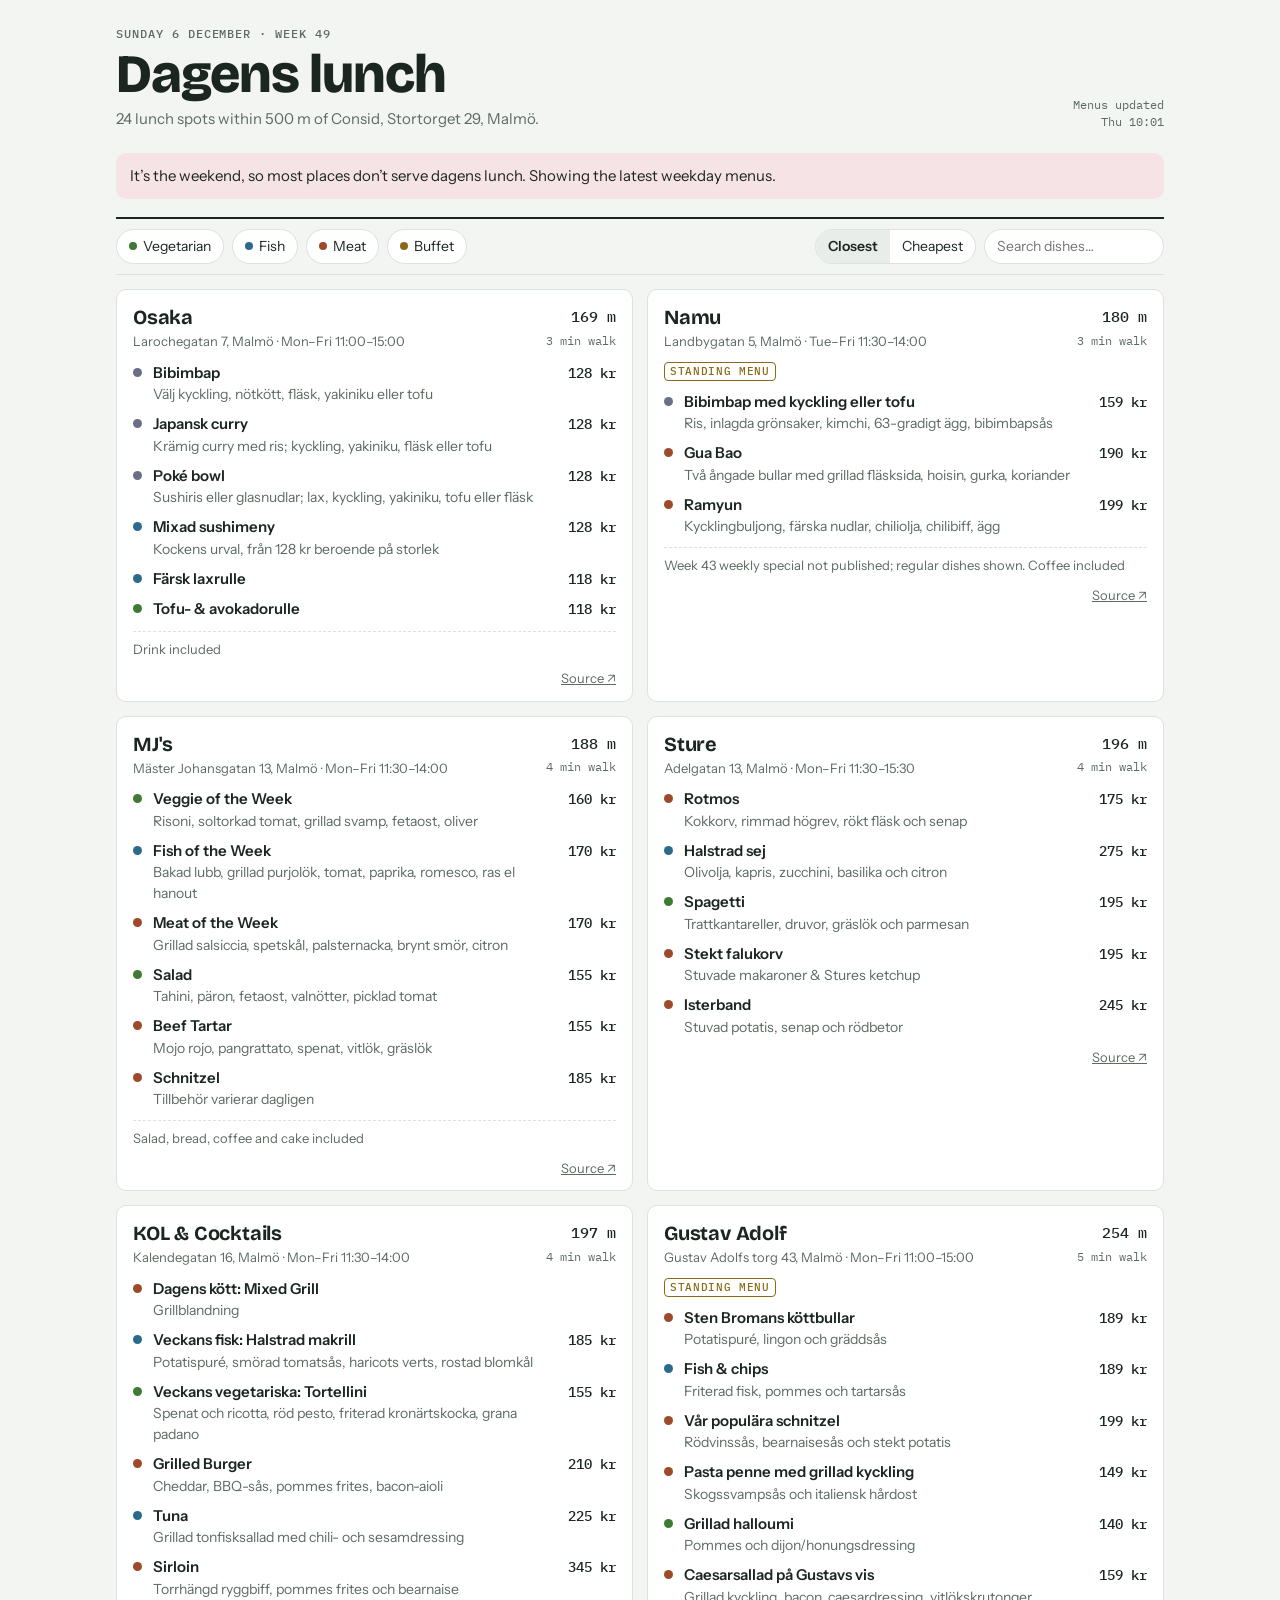
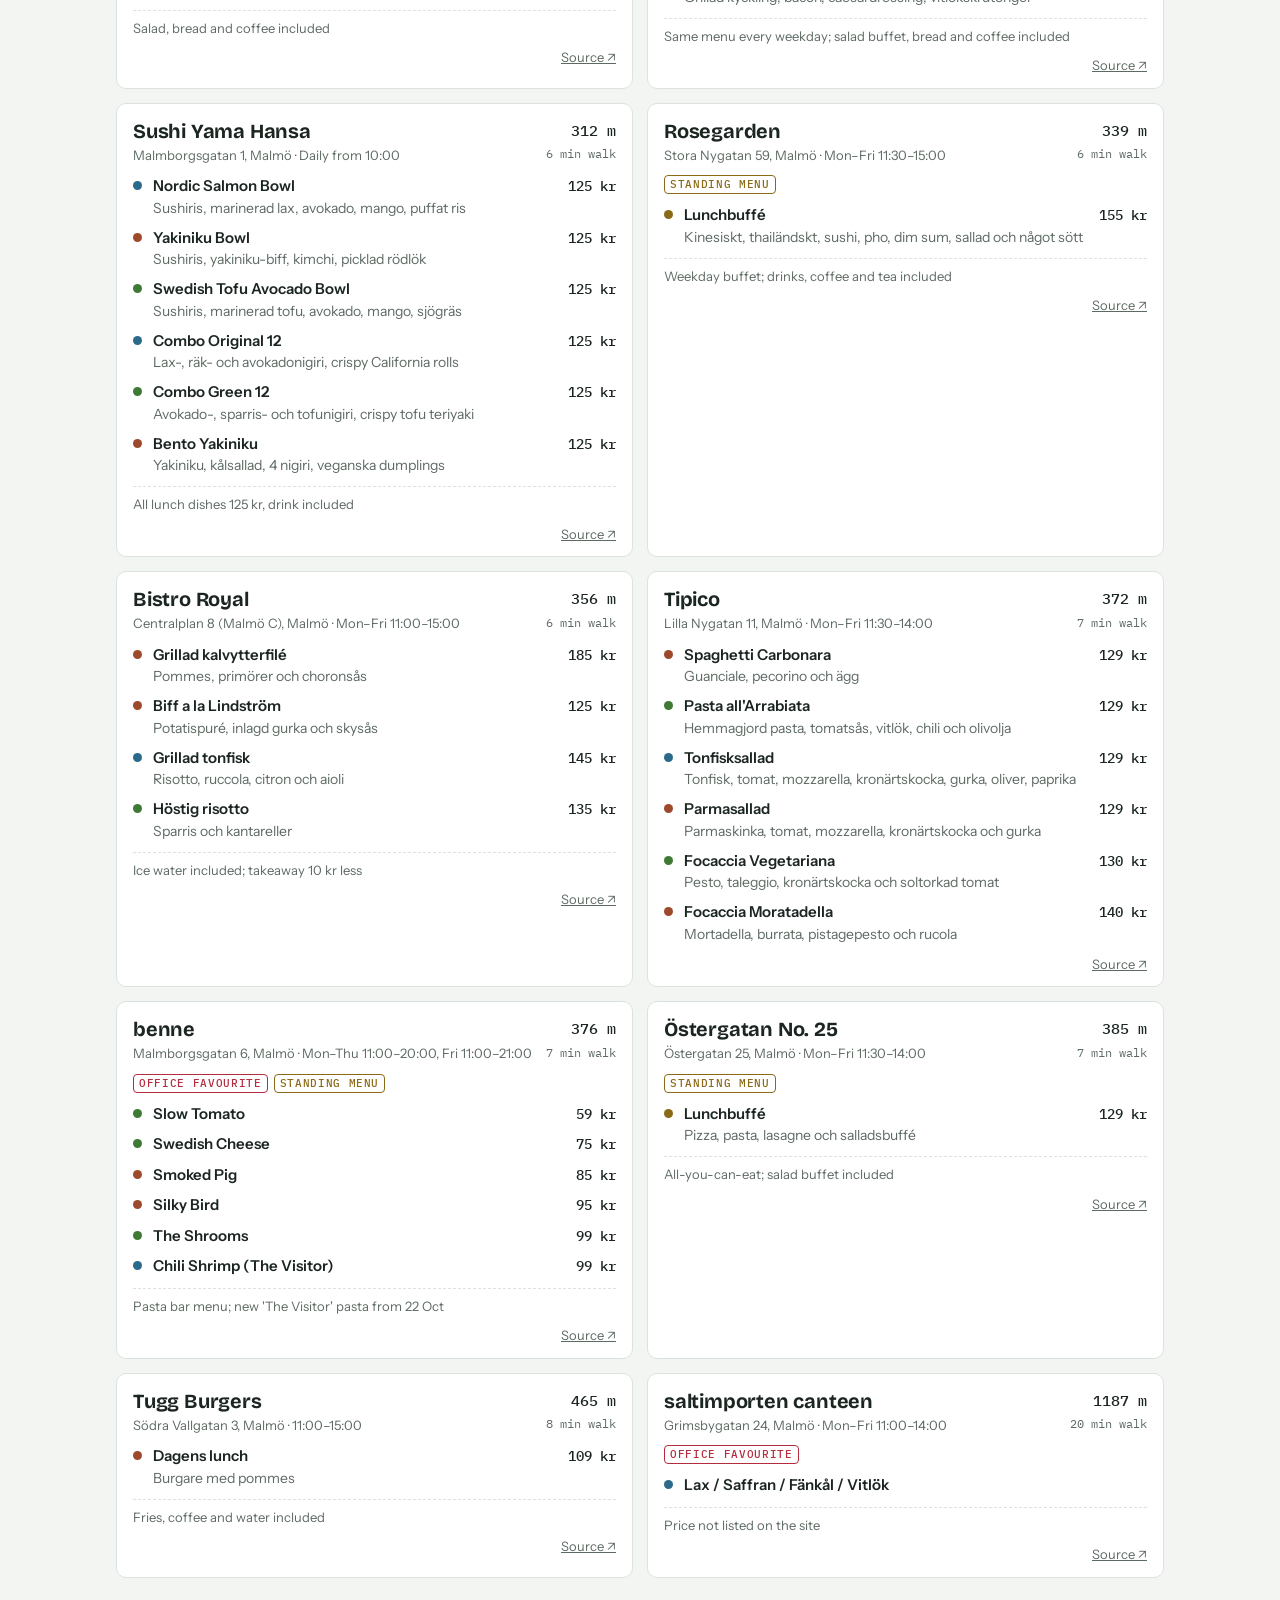
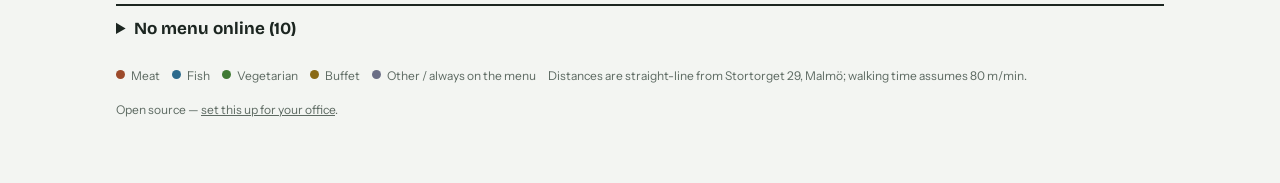
==== docs/index.html @ 73e54a6e "Port the existing lunch page to a static GitHub Pages site - docs/: the prototype's frontend, now re" ====
<!doctype html>
<html lang="en">
<head>
<meta charset="utf-8">
<meta name="viewport" content="width=device-width,initial-scale=1">
<title>Dagens lunch</title>
<meta name="description" content="Today's lunch menus near the office, updated every weekday morning.">
<link rel="preconnect" href="https://fonts.googleapis.com">
<link rel="preconnect" href="https://fonts.gstatic.com" crossorigin>
<link rel="stylesheet" href="https://fonts.googleapis.com/css2?family=Bricolage+Grotesque:opsz,wght@12..96,500;12..96,700;12..96,800&family=Instrument+Sans:wght@400;500;600&family=IBM+Plex+Mono:wght@400;500&display=swap">
<link rel="stylesheet" href="style.css">
</head>
<body>
<div class="wrap">
  <header class="top">
    <div>
      <div class="eyebrow" id="dateline">Today</div>
      <h1>Dagens lunch</h1>
      <p class="sub" id="subline">Lunch spots near the office.</p>
    </div>
    <div class="stamp" id="stamp"></div>
  </header>

  <div class="notice" id="notice" hidden></div>

  <div class="controls" role="toolbar" aria-label="Filter menus">
    <button class="chip" data-kind="veg" aria-pressed="false"><span class="dot k-veg"></span>Vegetarian</button>
    <button class="chip" data-kind="fish" aria-pressed="false"><span class="dot k-fish"></span>Fish</button>
    <button class="chip" data-kind="meat" aria-pressed="false"><span class="dot k-meat"></span>Meat</button>
    <button class="chip" data-kind="buffet" aria-pressed="false"><span class="dot k-buffet"></span>Buffet</button>
    <span class="spacer"></span>
    <div class="seg" role="group" aria-label="Sort">
      <button data-sort="dist" aria-pressed="true">Closest</button>
      <button data-sort="price" aria-pressed="false">Cheapest</button>
    </div>
    <input type="search" id="q" placeholder="Search dishes…" aria-label="Search dishes">
  </div>

  <main id="list"><div class="empty">Loading today’s menus…</div></main>

  <details class="nomenu" id="nomenuBox" hidden>
    <summary id="nomenuSum">No menu online</summary>
    <p class="muted" style="margin:8px 0 0">These serve lunch nearby but don’t publish a daily menu anywhere we can read.</p>
    <div class="nlist" id="nlist"></div>
  </details>

  <div class="legend">
    <span><i class="dot k-meat"></i>Meat</span><span><i class="dot k-fish"></i>Fish</span><span><i class="dot k-veg"></i>Vegetarian</span><span><i class="dot k-buffet"></i>Buffet</span><span><i class="dot"></i>Other / always on the menu</span>
    <span id="distnote"></span>
  </div>
  <footer>Open source — <a href="https://github.com/LelleWipp/dagens-lunch">set this up for your office</a>.</footer>
</div>
<script src="app.js"></script>
</body>
</html>
---- docs/style.css ----
/* Layout: one column of menu cards sorted by distance from the office, filters sticky on top. */
:root{
  --bg:#F3F5F2; --surface:#FFFFFF; --ink:#1C2621; --muted:#5D6A62; --line:#DCE2DD; --soft:#E9EDE9;
  --accent:#B42D3F; --accent-ink:#FFFFFF; --accent-soft:#F6E3E6;
  --meat:#9C4A2B; --fish:#2C6A8C; --veg:#3F7A34; --buffet:#8A6A16; --other:#6B6F86;
  --font-display:"Bricolage Grotesque", "Helvetica Neue", Arial, sans-serif;
  --font-body:"Instrument Sans", system-ui, -apple-system, "Segoe UI", sans-serif;
  --font-mono:"IBM Plex Mono", ui-monospace, Menlo, Consolas, monospace;
  --r:10px;
  color-scheme:light;
}
@media (prefers-color-scheme: dark){:root:not([data-theme="light"]){
  --bg:#111613; --surface:#18201B; --ink:#E6ECE8; --muted:#9AA8A0; --line:#2A342E; --soft:#212A24;
  --accent:#E0576B; --accent-ink:#1A0A0D; --accent-soft:#3A1D23;
  --meat:#E08B66; --fish:#6FB2D6; --veg:#86C273; --buffet:#D9B656; --other:#A9ADC6; color-scheme:dark}}
:root[data-theme="dark"]{
  --bg:#111613; --surface:#18201B; --ink:#E6ECE8; --muted:#9AA8A0; --line:#2A342E; --soft:#212A24;
  --accent:#E0576B; --accent-ink:#1A0A0D; --accent-soft:#3A1D23;
  --meat:#E08B66; --fish:#6FB2D6; --veg:#86C273; --buffet:#D9B656; --other:#A9ADC6; color-scheme:dark}

*{box-sizing:border-box}
body{margin:0;background:var(--bg);color:var(--ink);font:15px/1.5 var(--font-body)}
.wrap{max-width:1080px;margin:0 auto;padding-inline:16px;padding-block:28px 64px}
a{color:inherit}
button{font:inherit;color:inherit}
:focus-visible{outline:2px solid var(--accent);outline-offset:2px}
[hidden]{display:none!important}

header.top{display:flex;flex-wrap:wrap;align-items:flex-end;justify-content:space-between;gap:12px 24px;margin-bottom:22px}
.eyebrow{font:500 12px/1 var(--font-mono);letter-spacing:.08em;text-transform:uppercase;color:var(--muted)}
h1{font:800 clamp(34px,6vw,54px)/1 var(--font-display);letter-spacing:-.02em;margin:8px 0 6px;text-wrap:balance}
.sub{color:var(--muted);margin:0;max-width:60ch}
.stamp{font:400 12px/1.4 var(--font-mono);color:var(--muted);text-align:right}

.notice{display:flex;gap:10px;align-items:flex-start;background:var(--accent-soft);color:var(--ink);border-radius:var(--r);padding:12px 14px;margin-bottom:18px}
.notice b{font-weight:600}
.muted{color:var(--muted)}

/* controls */
.controls{position:sticky;top:0;z-index:5;background:var(--bg);padding-block:10px;margin-bottom:8px;display:flex;flex-wrap:wrap;gap:8px;align-items:center;border-top:2px solid var(--ink);border-bottom:1px solid var(--line)}
.chip{border:1px solid var(--line);background:var(--surface);border-radius:999px;padding:6px 12px;cursor:pointer;display:inline-flex;gap:6px;align-items:center;font-size:14px}
.chip[aria-pressed="true"]{background:var(--ink);color:var(--bg);border-color:var(--ink)}
.chip .dot{width:8px;height:8px}
.spacer{flex:1}
.controls input[type=search]{border:1px solid var(--line);background:var(--surface);color:var(--ink);border-radius:999px;padding:6px 12px;font:inherit;font-size:14px;min-width:0;width:180px}
.seg{display:inline-flex;border:1px solid var(--line);border-radius:999px;overflow:hidden;background:var(--surface)}
.seg button{border:0;background:none;padding:6px 12px;cursor:pointer;font-size:14px}
.seg button[aria-pressed="true"]{background:var(--soft);font-weight:600}

/* cards */
.grid{display:grid;grid-template-columns:repeat(auto-fill,minmax(min(100%,460px),1fr));gap:14px;margin-top:14px}
.card{background:var(--surface);border:1px solid var(--line);border-radius:var(--r);padding:16px 16px 12px;display:flex;flex-direction:column;gap:10px;min-width:0}
.chead{display:flex;justify-content:space-between;gap:12px;align-items:flex-start}
.chead h3{font:700 20px/1.15 var(--font-display);margin:0;letter-spacing:-.01em}
.meta{font-size:13px;color:var(--muted);margin-top:3px}
.dist{text-align:right;flex:none;font-family:var(--font-mono);font-variant-numeric:tabular-nums}
.dist b{display:block;font-weight:500;font-size:15px}
.dist span{font-size:12px;color:var(--muted)}
ul.dishes{list-style:none;margin:0;padding:0;display:grid;gap:8px}
ul.dishes li{display:grid;grid-template-columns:10px 1fr auto;gap:10px;align-items:baseline}
.dot{width:9px;height:9px;border-radius:50%;display:inline-block;background:var(--other);transform:translateY(-1px)}
.k-meat{background:var(--meat)}.k-fish{background:var(--fish)}.k-veg{background:var(--veg)}.k-buffet{background:var(--buffet)}
.dname{font-weight:600}
.ddesc{color:var(--muted);font-size:14px}
.price{font:500 14px var(--font-mono);font-variant-numeric:tabular-nums;white-space:nowrap}
.tags{display:flex;gap:6px;flex-wrap:wrap}
.tag{font:500 11px/1 var(--font-mono);letter-spacing:.06em;text-transform:uppercase;color:var(--muted);border:1px solid var(--line);border-radius:4px;padding:3px 5px;align-self:flex-start}
.tag.warn{color:var(--buffet);border-color:currentColor}
.tag.fav{color:var(--accent);border-color:currentColor}
.incl{font-size:13px;color:var(--muted);border-top:1px dashed var(--line);padding-top:8px}
.cfoot{display:flex;justify-content:flex-end}
.src{font-size:13px;color:var(--muted)}

details.nomenu{margin-top:26px;border-top:2px solid var(--ink);padding-top:12px}
details.nomenu summary{cursor:pointer;font:700 17px var(--font-display)}
.nlist{display:grid;grid-template-columns:repeat(auto-fill,minmax(min(100%,300px),1fr));gap:10px;margin-top:12px}
.nitem{background:var(--surface);border:1px solid var(--line);border-radius:var(--r);padding:12px 14px;display:grid;gap:4px}
.nitem .row{display:flex;justify-content:space-between;gap:8px}
.nitem b{font-weight:600}

.empty{padding:40px 0;color:var(--muted);text-align:center}
.legend{display:flex;flex-wrap:wrap;gap:12px;font-size:12px;color:var(--muted);margin-top:28px}
.legend span{display:inline-flex;gap:6px;align-items:center}
footer{margin-top:16px;font-size:12px;color:var(--muted)}

@media (max-width:560px){.controls input[type=search]{width:100%;order:9}.spacer{display:none}.stamp{text-align:left}}
@media (prefers-reduced-motion:reduce){*{transition:none!important}}
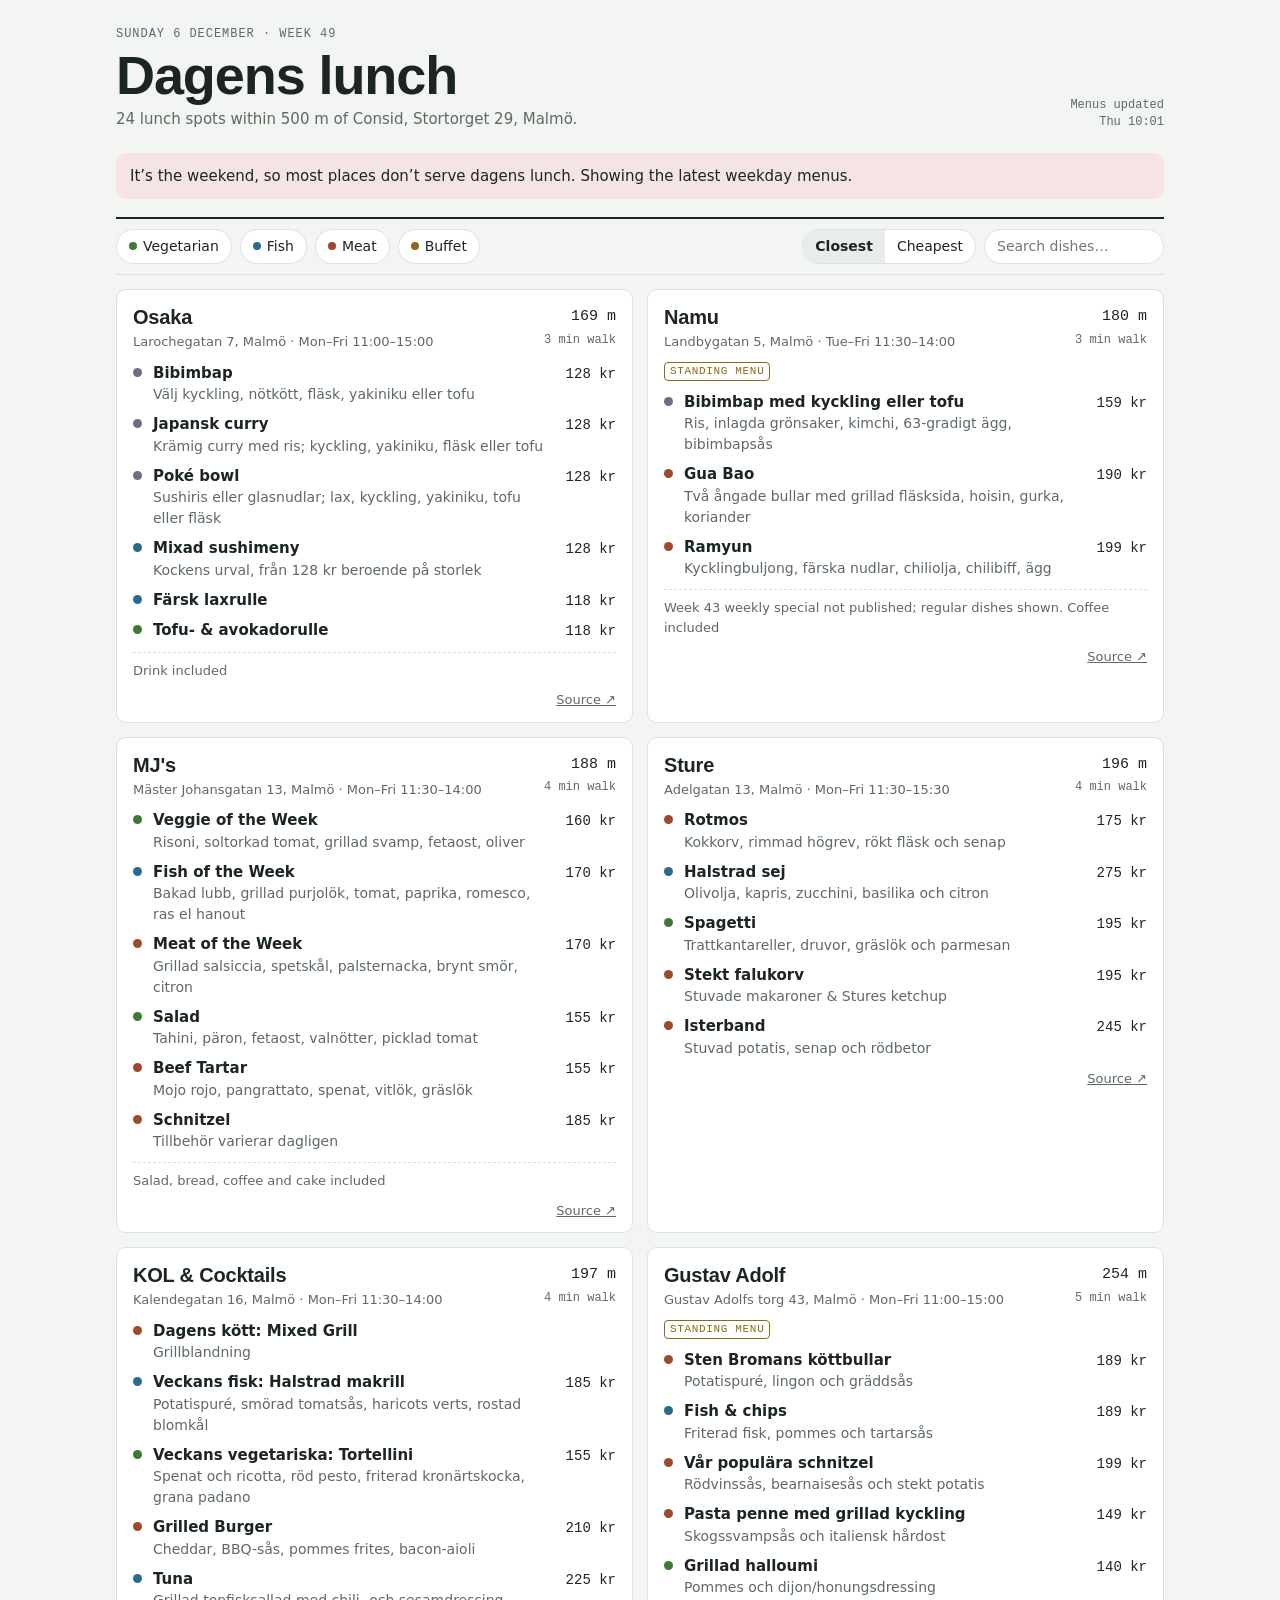
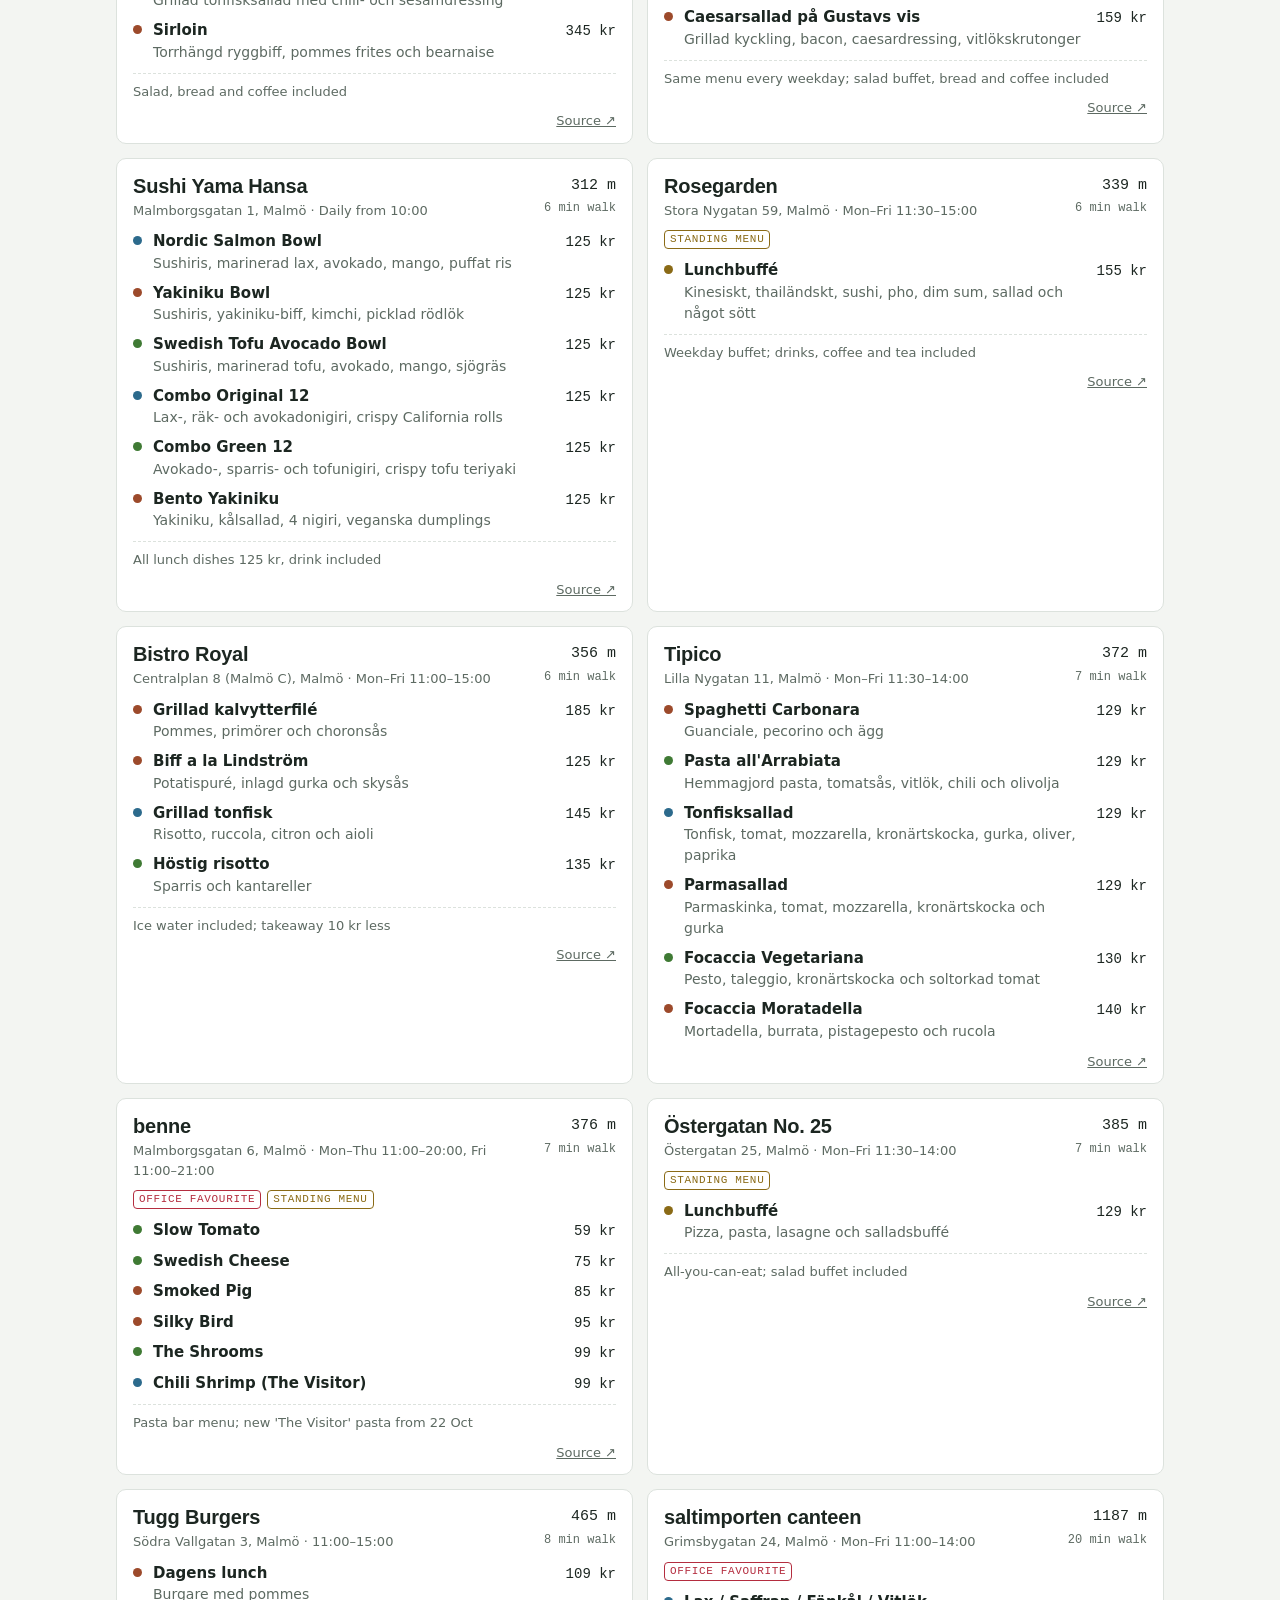
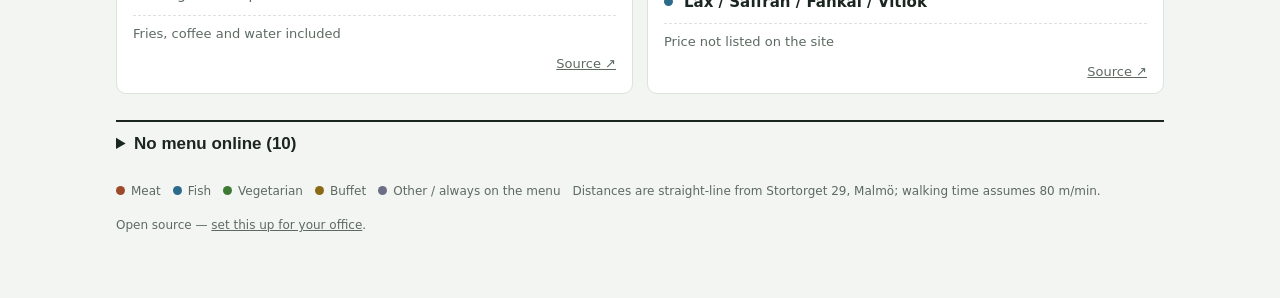
==== commit 6ccfd01e: "fix(frontend): drop Google Fonts, use system font stacks CLAUDE.md requires the frontend to make no " ====
--- a/docs/index.html
+++ b/docs/index.html
@@ -5,9 +5,6 @@
 <meta name="viewport" content="width=device-width,initial-scale=1">
 <title>Dagens lunch</title>
 <meta name="description" content="Today's lunch menus near the office, updated every weekday morning.">
-<link rel="preconnect" href="https://fonts.googleapis.com">
-<link rel="preconnect" href="https://fonts.gstatic.com" crossorigin>
-<link rel="stylesheet" href="https://fonts.googleapis.com/css2?family=Bricolage+Grotesque:opsz,wght@12..96,500;12..96,700;12..96,800&family=Instrument+Sans:wght@400;500;600&family=IBM+Plex+Mono:wght@400;500&display=swap">
 <link rel="stylesheet" href="style.css">
 </head>
 <body>
@@ -40,7 +37,7 @@
 
   <details class="nomenu" id="nomenuBox" hidden>
     <summary id="nomenuSum">No menu online</summary>
-    <p class="muted" style="margin:8px 0 0">These serve lunch nearby but don’t publish a daily menu anywhere we can read.</p>
+    <p class="muted nomenu-intro">These serve lunch nearby but don’t publish a daily menu anywhere we can read.</p>
     <div class="nlist" id="nlist"></div>
   </details>
 
--- a/docs/style.css
+++ b/docs/style.css
@@ -3,20 +3,17 @@
   --bg:#F3F5F2; --surface:#FFFFFF; --ink:#1C2621; --muted:#5D6A62; --line:#DCE2DD; --soft:#E9EDE9;
   --accent:#B42D3F; --accent-ink:#FFFFFF; --accent-soft:#F6E3E6;
   --meat:#9C4A2B; --fish:#2C6A8C; --veg:#3F7A34; --buffet:#8A6A16; --other:#6B6F86;
-  --font-display:"Bricolage Grotesque", "Helvetica Neue", Arial, sans-serif;
-  --font-body:"Instrument Sans", system-ui, -apple-system, "Segoe UI", sans-serif;
-  --font-mono:"IBM Plex Mono", ui-monospace, Menlo, Consolas, monospace;
+  /* System fonts only: the page makes no requests besides data/menus.json. */
+  --font-display:"Helvetica Neue", Arial, sans-serif;
+  --font-body:system-ui, -apple-system, "Segoe UI", sans-serif;
+  --font-mono:ui-monospace, Menlo, Consolas, monospace;
   --r:10px;
   color-scheme:light;
 }
-@media (prefers-color-scheme: dark){:root:not([data-theme="light"]){
+@media (prefers-color-scheme: dark){:root{
   --bg:#111613; --surface:#18201B; --ink:#E6ECE8; --muted:#9AA8A0; --line:#2A342E; --soft:#212A24;
   --accent:#E0576B; --accent-ink:#1A0A0D; --accent-soft:#3A1D23;
   --meat:#E08B66; --fish:#6FB2D6; --veg:#86C273; --buffet:#D9B656; --other:#A9ADC6; color-scheme:dark}}
-:root[data-theme="dark"]{
-  --bg:#111613; --surface:#18201B; --ink:#E6ECE8; --muted:#9AA8A0; --line:#2A342E; --soft:#212A24;
-  --accent:#E0576B; --accent-ink:#1A0A0D; --accent-soft:#3A1D23;
-  --meat:#E08B66; --fish:#6FB2D6; --veg:#86C273; --buffet:#D9B656; --other:#A9ADC6; color-scheme:dark}
 
 *{box-sizing:border-box}
 body{margin:0;background:var(--bg);color:var(--ink);font:15px/1.5 var(--font-body)}
@@ -35,6 +32,8 @@
 .notice{display:flex;gap:10px;align-items:flex-start;background:var(--accent-soft);color:var(--ink);border-radius:var(--r);padding:12px 14px;margin-bottom:18px}
 .notice b{font-weight:600}
 .muted{color:var(--muted)}
+/* flex/grid child that may shrink below its content width so long names wrap */
+.shrink{min-width:0}
 
 /* controls */
 .controls{position:sticky;top:0;z-index:5;background:var(--bg);padding-block:10px;margin-bottom:8px;display:flex;flex-wrap:wrap;gap:8px;align-items:center;border-top:2px solid var(--ink);border-bottom:1px solid var(--line)}
@@ -73,6 +72,7 @@
 
 details.nomenu{margin-top:26px;border-top:2px solid var(--ink);padding-top:12px}
 details.nomenu summary{cursor:pointer;font:700 17px var(--font-display)}
+.nomenu-intro{margin:8px 0 0}
 .nlist{display:grid;grid-template-columns:repeat(auto-fill,minmax(min(100%,300px),1fr));gap:10px;margin-top:12px}
 .nitem{background:var(--surface);border:1px solid var(--line);border-radius:var(--r);padding:12px 14px;display:grid;gap:4px}
 .nitem .row{display:flex;justify-content:space-between;gap:8px}
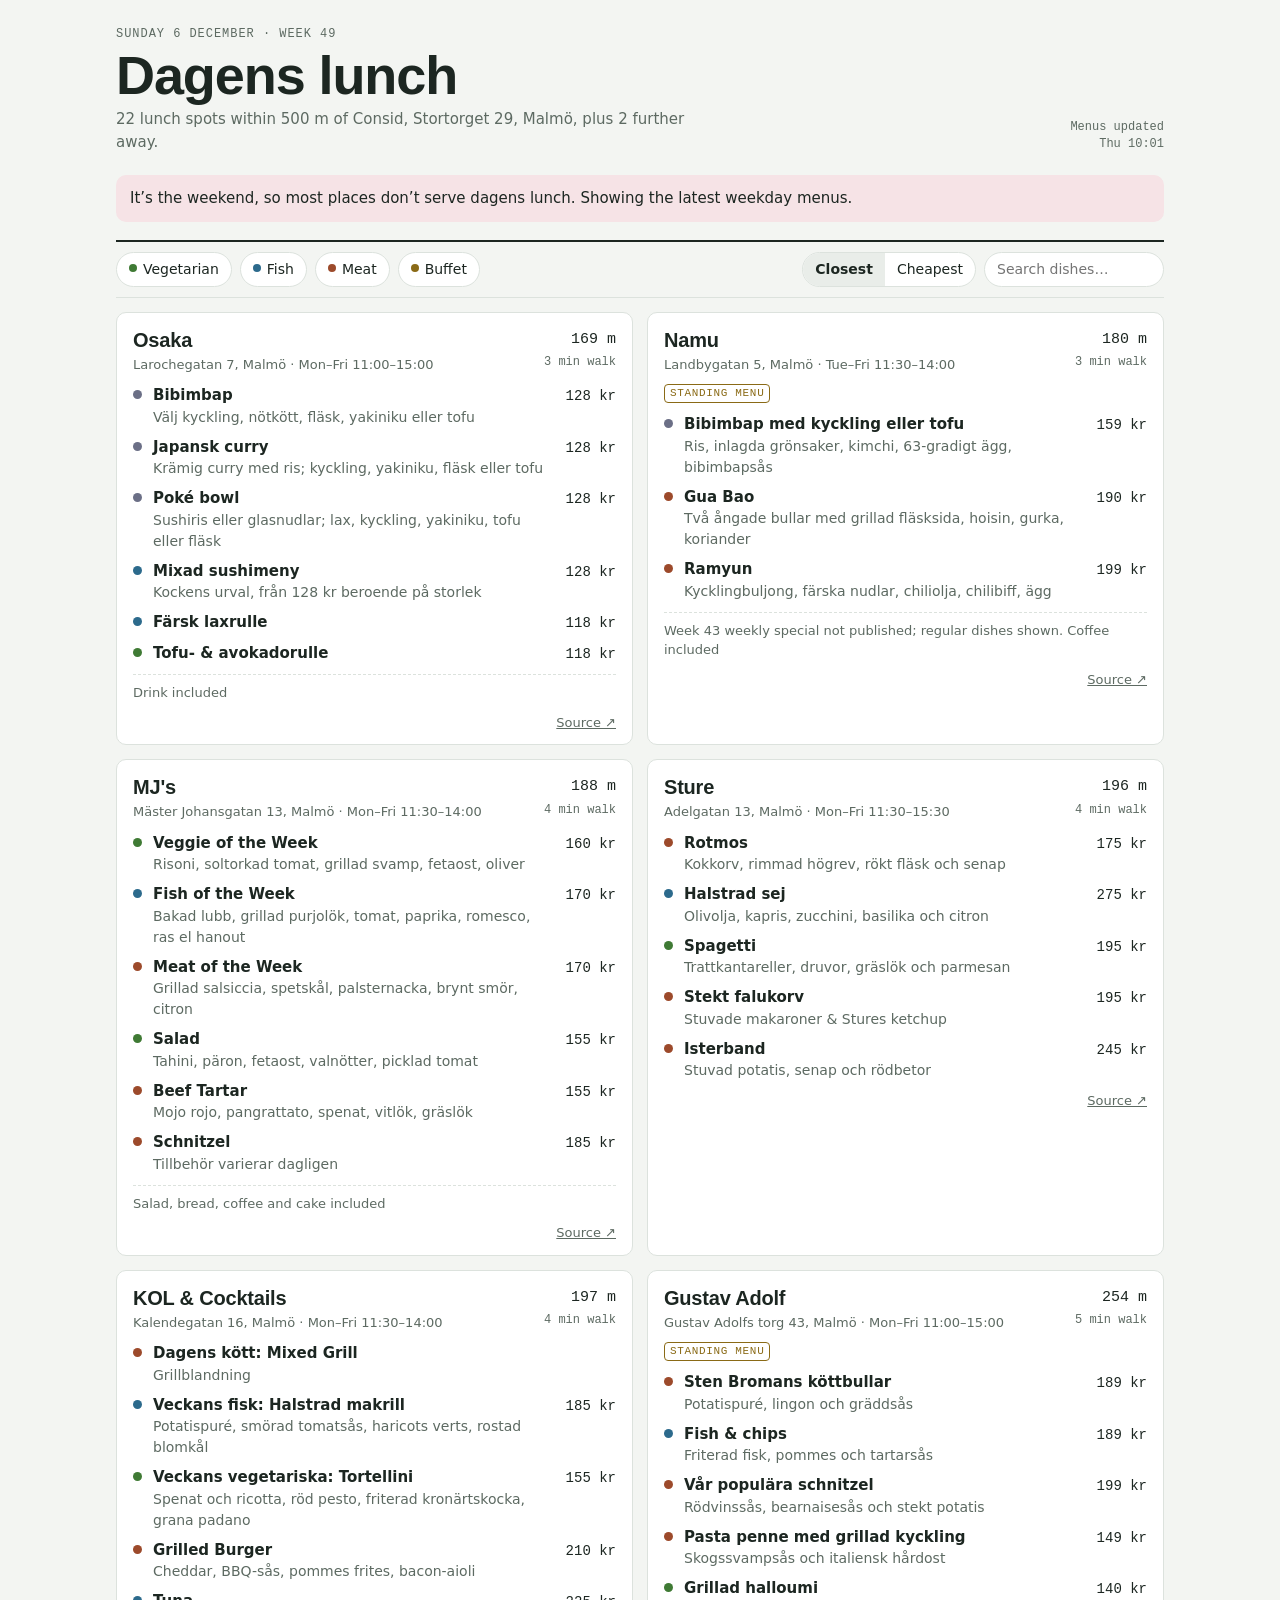
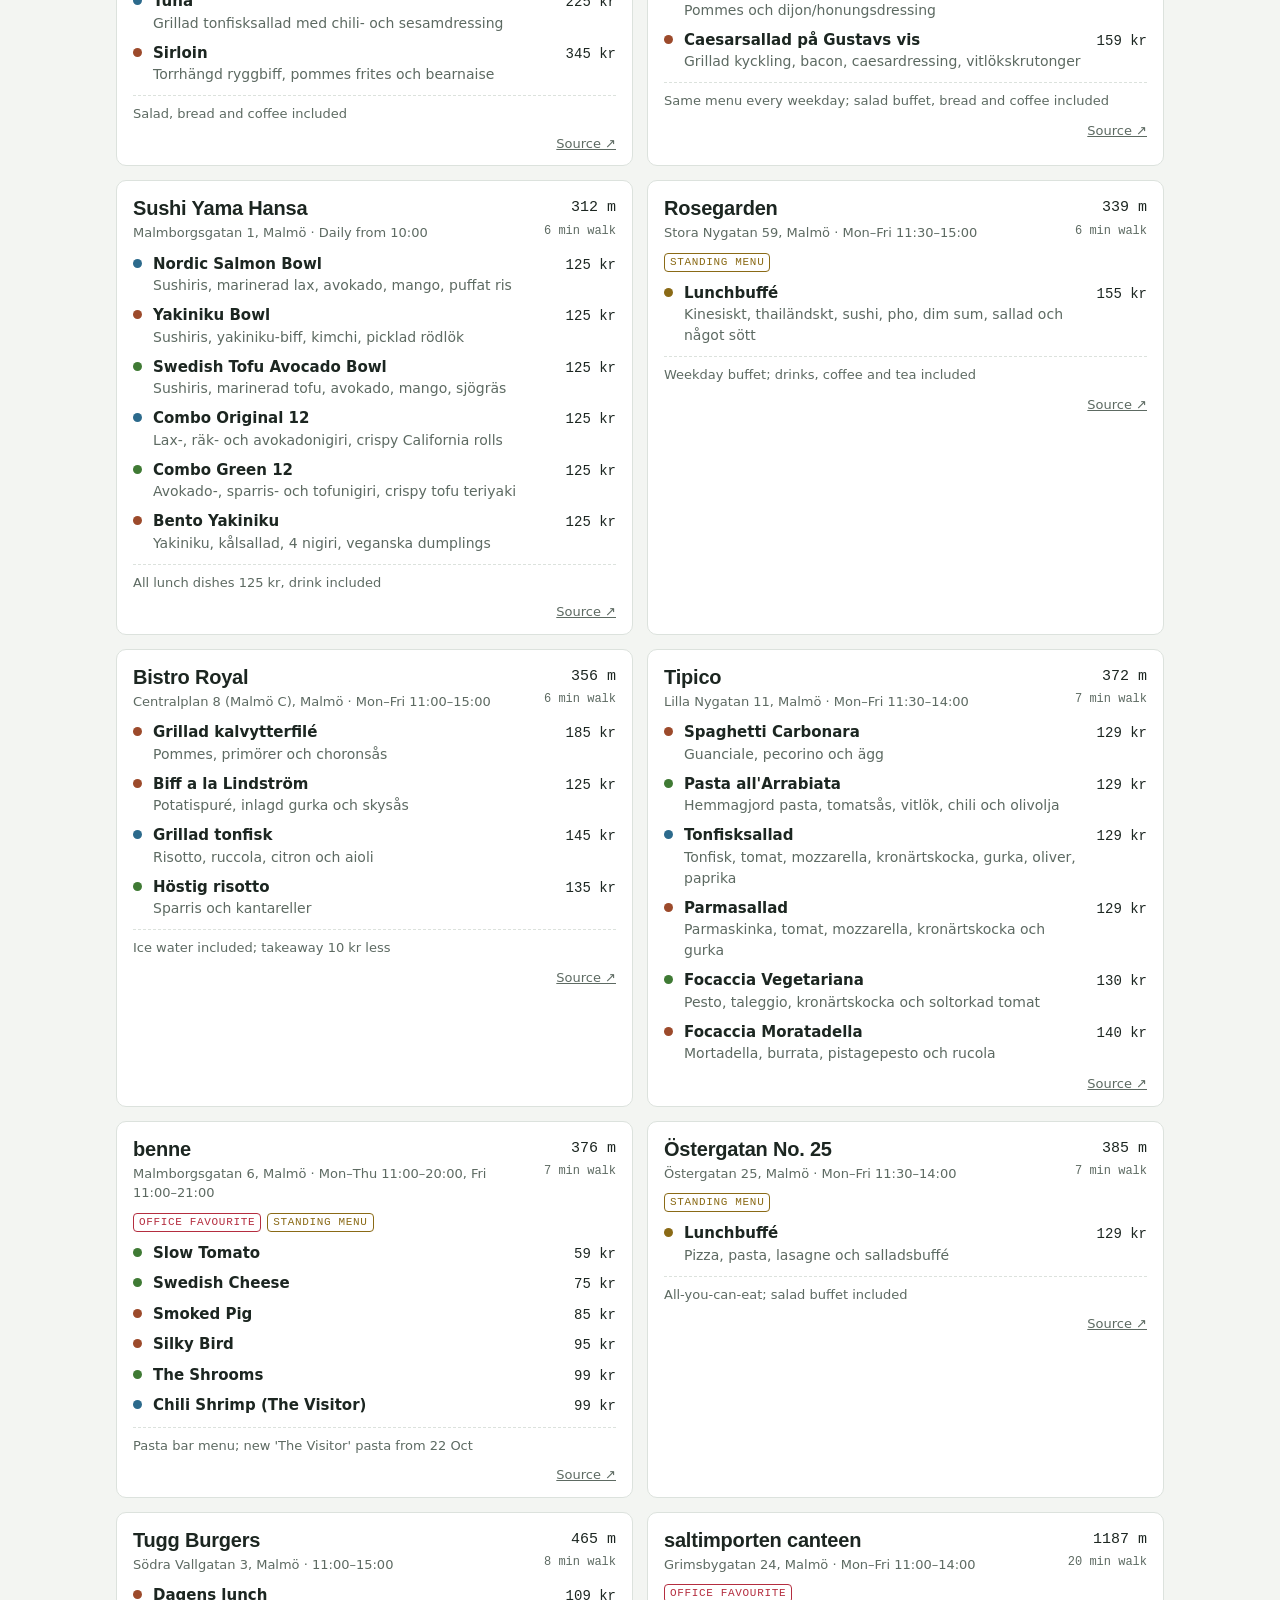
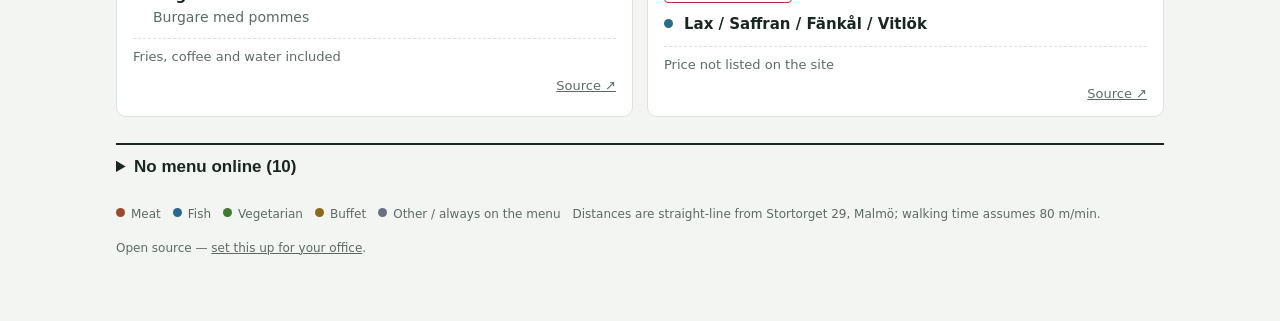
==== commit 630b7b94: "fix(security): add a Content-Security-Policy as second line of defence Review finding (security, mis" ====
--- a/docs/index.html
+++ b/docs/index.html
@@ -3,6 +3,10 @@
 <head>
 <meta charset="utf-8">
 <meta name="viewport" content="width=device-width,initial-scale=1">
+<!-- menus.json holds text scraped from restaurant sites and is rendered with innerHTML (escaped by esc()).
+     This policy is a second line of defence: only our own script, styles and data may load, and inline
+     scripts/event handlers are refused even if an unescaped value ever slips through. -->
+<meta http-equiv="Content-Security-Policy" content="default-src 'none'; script-src 'self'; style-src 'self'; connect-src 'self'; img-src 'self'; base-uri 'none'; form-action 'none'">
 <title>Dagens lunch</title>
 <meta name="description" content="Today's lunch menus near the office, updated every weekday morning.">
 <link rel="stylesheet" href="style.css">
@@ -37,7 +41,7 @@
 
   <details class="nomenu" id="nomenuBox" hidden>
     <summary id="nomenuSum">No menu online</summary>
-    <p class="muted nomenu-intro">These serve lunch nearby but don’t publish a daily menu anywhere we can read.</p>
+    <p class="muted nomenu-intro">These serve lunch nearby, but there’s no menu we can show here today. Follow the link where there is one.</p>
     <div class="nlist" id="nlist"></div>
   </details>
 
